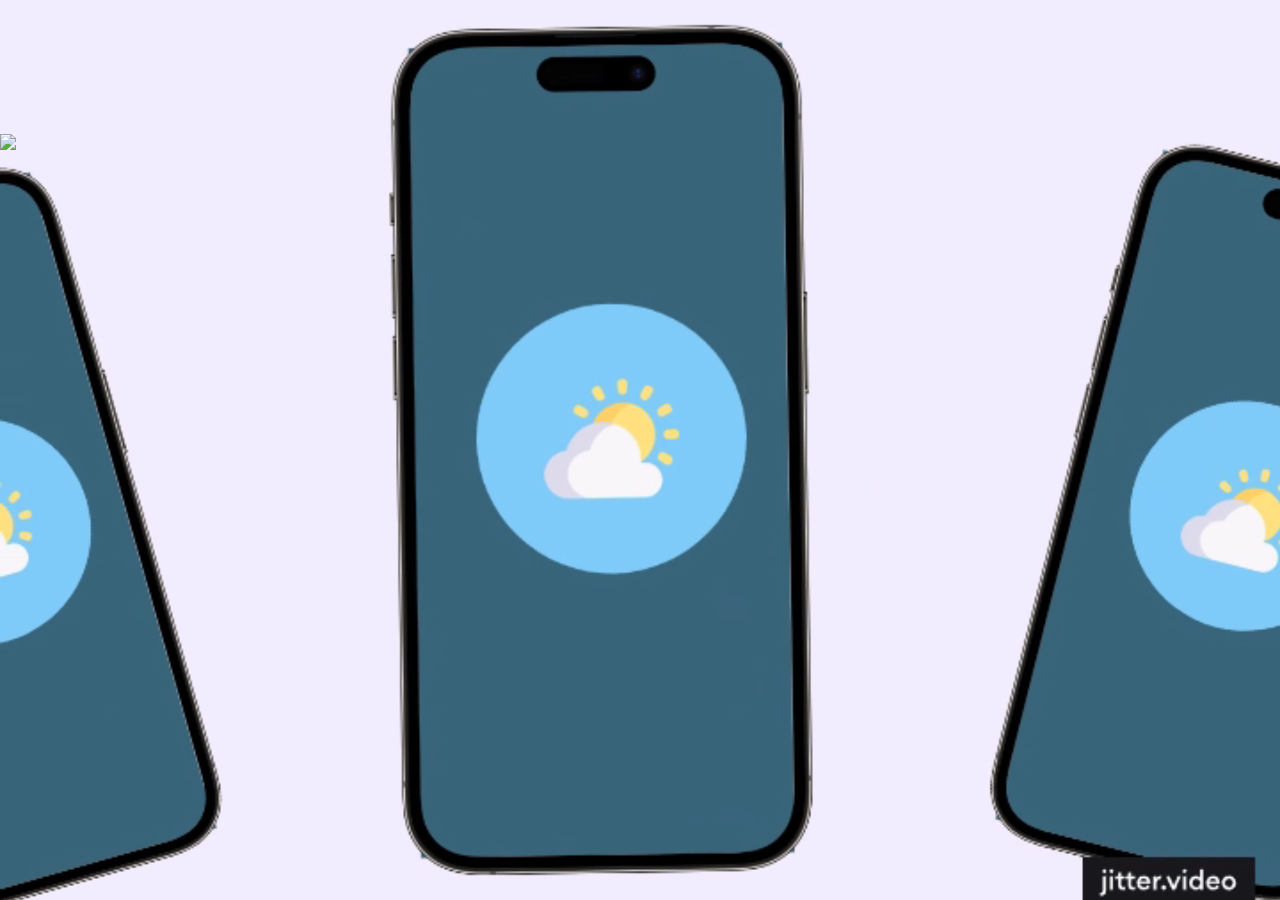
==== Lemon/Application design.html @ 20e39a1a "Add files via upload" ====
<!DOCTYPE html>
<html lang="en">
<head>
    <meta charset="UTF-8">
    <meta name="viewport" content="width=device-width, initial-scale=1.0">
    <title>Leemon</title>
    <link rel="stylesheet" href="Application design.css">
    <link rel="stylesheet" href="https://cdnjs.cloudflare.com/ajax/libs/font-awesome/6.4.0/css/all.min.css">
    <script src="https://kit.fontawesome.com/d947c42210.js" crossorigin="anonymous"></script>
    <link rel="shortcut icon" href="Images/L.png" type="images/png"/>
</head>
<body>

    <video id="background-video" autoplay loop muted>

        <source src="Images/Video.mp4" type="video/mp4">
        
        </video>
        
        
        
        <div class="content">
        
        </div>

    <div id="header">
        <div class="container">
            <nav>
                <img src="images/Leemon logo.png" class="logo">

                <video id="Video.mp4" autoplay loop muted>
     
</body>
</html>
---- Lemon/Application design.css ----
*{
    margin: 0;
    padding: 0;
    font-family: 'Poppins', sans-serif;
    box-sizing: border-box;
}
html{
    scroll-behavior: smooth;
  }
body{
    background: url(Video.mp4);
    background: #080808;
    color: #fff;
}
.logo{
    width: 140px;
}
#background-video {
    height: 100vh;
    width: 100vw;
    object-fit: cover;
    position: fixed;
    left: 0;
    right: 0;
    top: 0;
    bottom: 0;
    z-index: -1;
    }
    
    h1, h2, #btnVideo{
    
    color: white;
    
    font-family: Trebuchet MS;
    
    font-weight: bold;
    
    text-align: center;
    
    }
    
    h1 {
    font-size: 6rem;
    margin-top: 30vh;
    }
    
    h2 { font-size: 3rem; }
    
    #btnVideo{
    font-size: 1.5rem;
    background: 0;
    border: 0;
    margin-left: 50%;
    transform: translateX(-50%);
    }
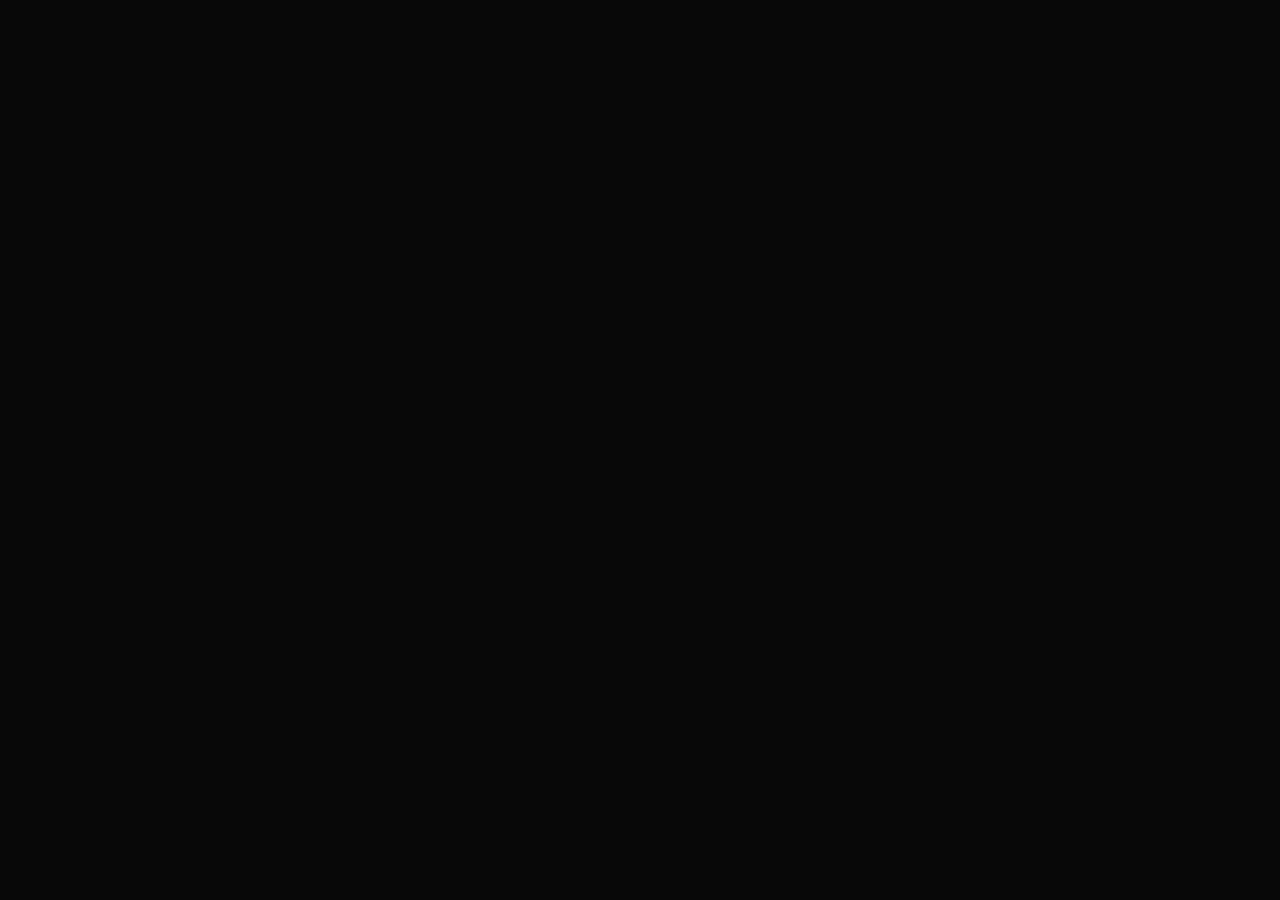
==== commit f2d00354: "Add files via upload" ====
--- a/Lemon/Application design.html
+++ b/Lemon/Application design.html
@@ -11,24 +11,5 @@
 </head>
 <body>
 
-    <video id="background-video" autoplay loop muted>
-
-        <source src="Images/Video.mp4" type="video/mp4">
-        
-        </video>
-        
-        
-        
-        <div class="content">
-        
-        </div>
-
-    <div id="header">
-        <div class="container">
-            <nav>
-                <img src="images/Leemon logo.png" class="logo">
-
-                <video id="Video.mp4" autoplay loop muted>
-     
 </body>
 </html>